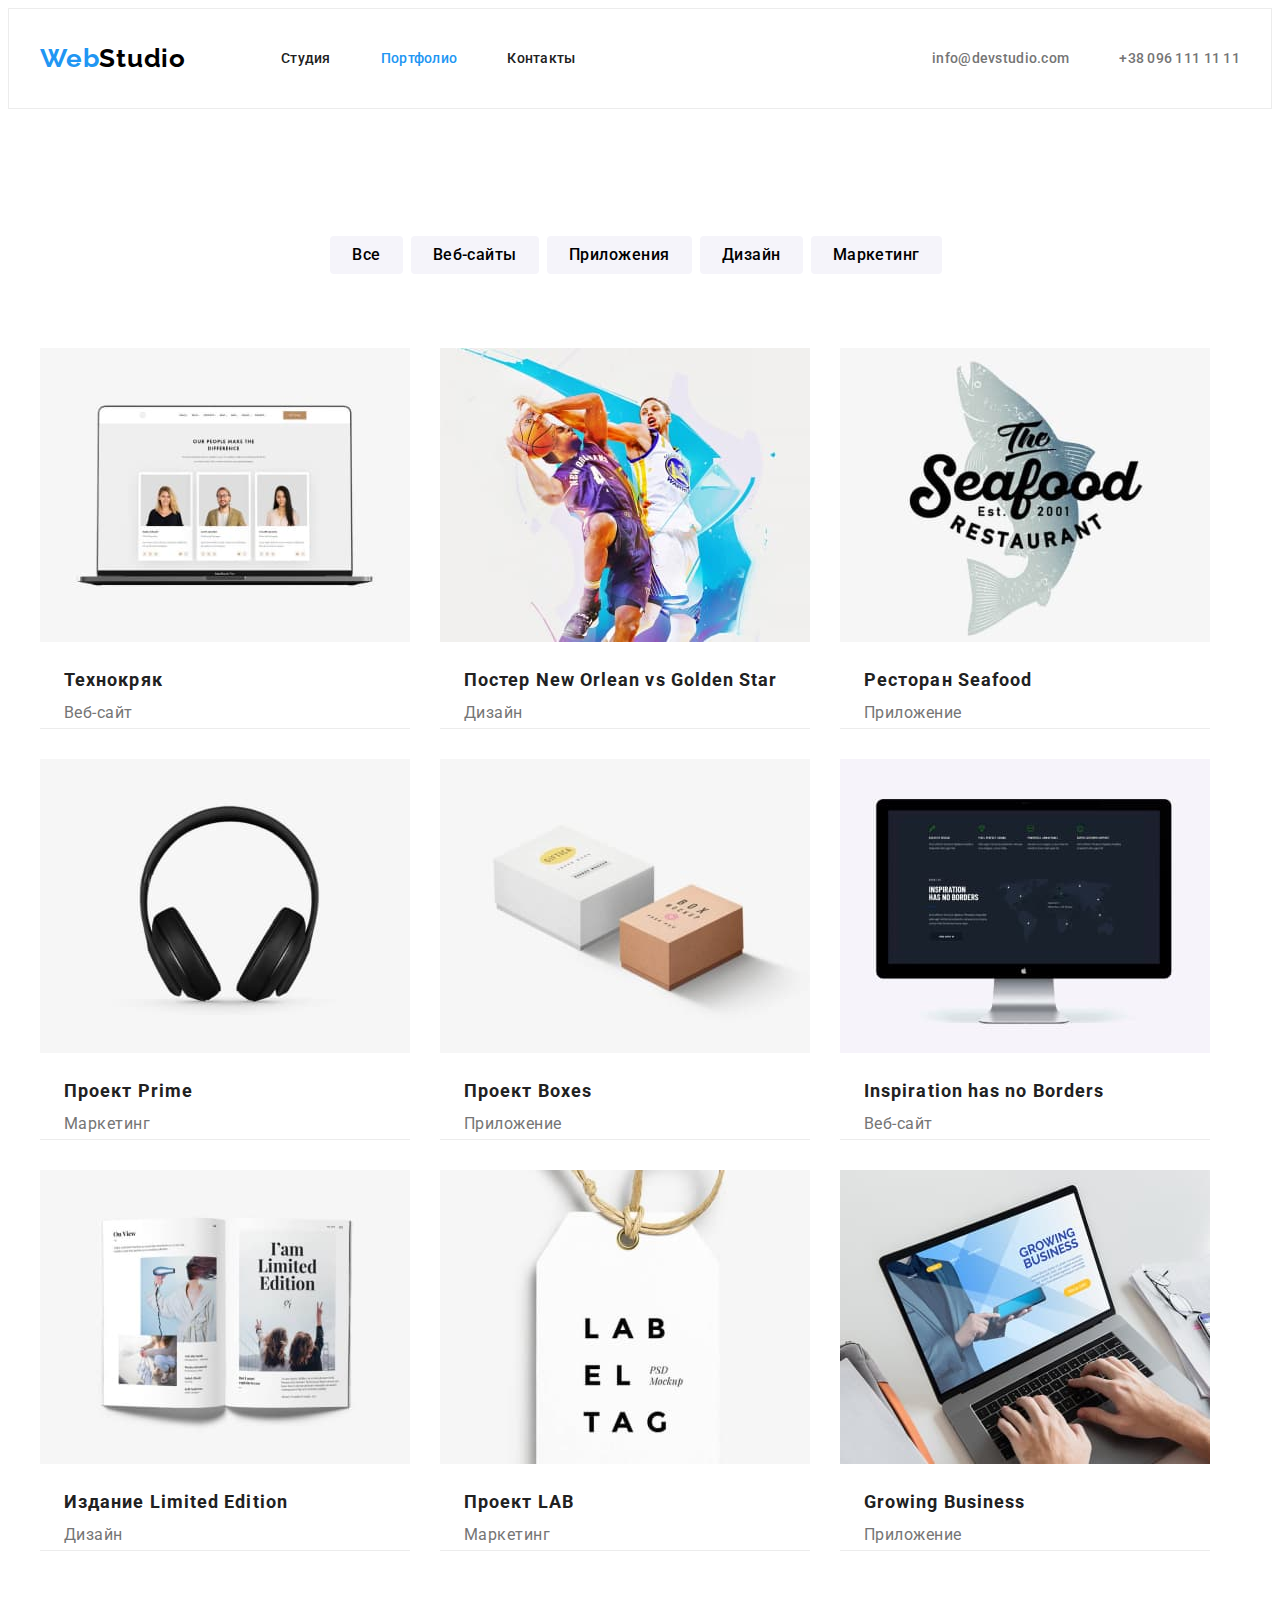
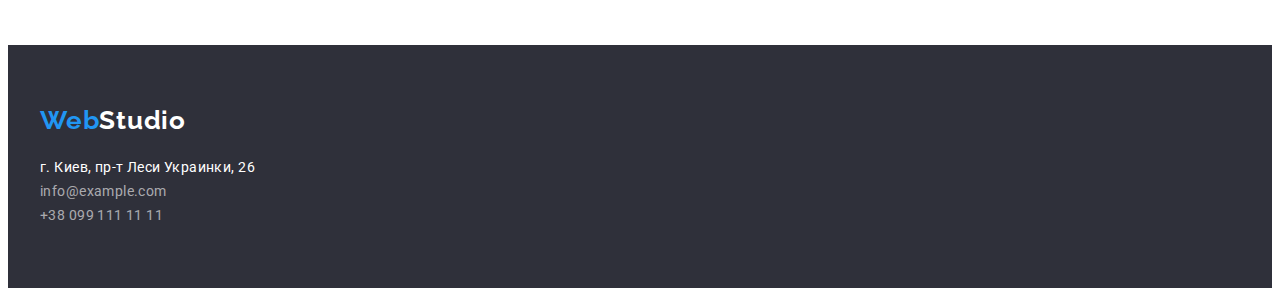
==== portfolio.html @ b9c488a3 "ДЗ 3" ====
<!DOCTYPE html>
<html lang="ru">
<head>
    <meta charset="UTF-8">
    <meta http-equiv="X-UA-Compatible" content="IE=edge">
    <meta name="viewport" content="width=device-width, initial-scale=1.0">
    <title>Portfolio</title>
    <link rel="preconnect" href="https://fonts.gstatic.com">
    <link href="https://fonts.googleapis.com/css2?family=Raleway:wght@700&family=Roboto:wght@400;500;700;900&display=swap"
        rel="stylesheet">
        <link rel="stylesheet" href="https://cdnjs.cloudflare.com/ajax/libs/modern-normalize/1.1.0/modern-normalize.min.css"
            integrity="sha512-wpPYUAdjBVSE4KJnH1VR1HeZfpl1ub8YT/NKx4PuQ5NmX2tKuGu6U/JRp5y+Y8XG2tV+wKQpNHVUX03MfMFn9Q=="
            crossorigin="anonymous" referrerpolicy="no-referrer" />
    <link rel="stylesheet" href="./css/styles.css" />
</head>
<body>
    <!-- header -->
<header class="header">
    <div class="container header-container">
        <nav class="nav">
            <a class="logo-header link" href="./"><span class="logo-blue">Web</span>Studio</a>
            <ul class="nav-list list">
                <li class="nav-item">
                    <a class="nav-link link" href="./index.html">Студия</a>
                </li>
                <li class="nav-item">
                    <a class="nav-link-main link" href="">Портфолио</a>
                </li>
                <li class="nav-item">
                    <a class="nav-link link" href="">Контакты</a>
                </li>
            </ul>
        </nav>
        <ul class="nav-contacts list">
            <li><a class="header-contacts header-cont-mail link" href="mailto:info@devstudio.com">info@devstudio.com</a>
            </li>
            <li><a class="header-contacts link" href="tel:+380961111111">+38 096 111 11 11</a></li>
        </ul>
    </div>
</header>
        <!-- main -->
        <main>
            <section class="portfolio-section section"> 
                <div class="container">
                <h1 class="el">main-section</h1>
                <ul class="menu-buttom list">
                    <li><button class="menu-btn" type="button">Все</button></li>
                    <li><button class="menu-btn" type="button">Веб-сайты</button></li>
                    <li><button class="menu-btn" type="button">Приложения</button></li>
                    <li><button class="menu-btn" type="button">Дизайн</button></li>
                    <li><button class="menu-btn" type="button">Маркетинг</button></li>
                </ul>
                <h2 class="el">second-section</h2>
                <ul class="menu-list">
                    <li class="list portfolio-list">
                        <a class="link" href="#">
                            <img src="./images/img_1.jpg" alt="" width="370">
                            <h3 class="menu-link-title">Технокряк</h3>
                            <p class="menu-link-text">Веб-сайт</p>
                        </a>
                    </li>
                    <li class="list portfolio-list">
                        <a class="link" href="#">
                            <img src="./images/img_2.jpg" alt="" width="370">
                            <h3 class="menu-link-title">Постер New Orlean vs Golden Star</h3>
                            <p class="menu-link-text">Дизайн</p>
                        </a>
                    </li>
                    <li class="list portfolio-list">
                        <a class="link" href="#">
                            <img src="./images/img_3.jpg" alt="" width="370">
                            <h3 class="menu-link-title">Ресторан Seafood</h3>
                            <p class="menu-link-text">Приложение</p>
                        </a>
                    </li>
                    <li class="list portfolio-list">
                        <a class="link" href="#">
                            <img src="./images/img_4.jpg" alt="" width="370">
                            <h3 class="menu-link-title">Проект Prime</h3>
                            <p class="menu-link-text">Маркетинг</p>
                        </a>
                    </li>
                    <li class="list portfolio-list">
                        <a class="link" href="#">
                            <img src="./images/img_5.jpg" alt="" width="370">
                            <h3 class="menu-link-title">Проект Boxes</h3>
                            <p class="menu-link-text">Приложение</p>
                        </a>
                    </li>
                    <li class="list portfolio-list">
                        <a class="link" href="#">
                            <img src="images/img_6.jpg" alt="" width="370">
                            <h3 class="menu-link-title">Inspiration has no Borders</h3>
                            <p class="menu-link-text">Веб-сайт</p>
                        </a>
                    </li>
                    <li class="list portfolio-list">
                        <a class="link" href="#">
                            <img src="./images/img_7.jpg" alt="" width="370">
                            <h3 class="menu-link-title">Издание Limited Edition</h3>
                            <p class="menu-link-text">Дизайн</p>
                        </a>
                    </li>
                    <li class="list portfolio-list">
                        <a class="link" href="#">
                            <img src="./images/img_8.jpg" alt="" width="370">
                            <h3 class="menu-link-title">Проект LAB</h3>
                            <p class="menu-link-text">Маркетинг</p>
                        </a>
                    </li>
                    <li class="list portfolio-list">
                        <a class="link" href="#">
                            <img src="./images/img_9.jpg" alt="" width="370">
                            <h3 class="menu-link-title">Growing Business</h3>
                            <p class="menu-link-text">Приложение</p>
                        </a>
                    </li>
                </ul>
                </div>
            </section>
        </main>
    <!-- footer -->
    <footer class="footer">
        <address class="footer-nav">
            <div class="footer-nav-logo">
                <a class="logo-footer link" href="#"><span class="logo-blue">Web</span>Studio</a>
            </div>
            <ul class="footer-list list">
                <li><a class="footer-address link" href="https://goo.gl/maps/kJepah17gNQW5WTg7" target="_blank"
                        rel="noopener noreferrer">г. Киев,
                        пр-т Леси Украинки, 26</a></li>
                <li><a class="footer-contacts link" href="mailto:info@example.com">info@example.com</a></li>
                <li><a class="footer-contacts link" href="tel:+380991111111">+38 099 111 11 11</a></li>
            </ul>
        </address>
    </footer>
</body>
</html>
---- css/styles.css ----
:root {
  --main-font: 'Roboto', sans-serif;
  --accent-color: #2196f3;
  --main-color: #212121;
  --description-color: #757575;
  --contrast-color: #ffffff;
}
h1,
h2,
h3,
h4,
h5,
h6,
p {
  margin-top: 0;
  margin-bottom: 0;
}
ul,
ol {
  margin-top: 0;
  margin-bottom: 0;
  padding-left: 0;
}
img {
  display: block;
}
.list {
  list-style: none;
}
.link {
  text-decoration: none;
}

body {
  background-color: #ffffff;
  color: var(--main-color);
  font-size: 14px;
  font-weight: normal;
  font-style: normal;
  font-family: var(--main-font);
}

.container {
  width: 1200px;
  margin: 0 auto;
  padding-left: 15px;
  padding-right: 15px;
}
.section {
  padding-top: 94px;
  padding-bottom: 94px;
}
/* ------HEADER------ */
.header {
  padding-top: 24px;
  padding-bottom: 24px;
  border: 1px solid #ececec;
}
.header-container {
  display: flex;
  align-items: center;
  justify-content: space-between;
}
.nav {
  display: flex;
  align-items: center;
}
.logo-header {
  padding-bottom: 10px;
  padding-top: 10px;
  margin-right: 95px;
  font-family: Raleway;
  font-weight: 700;
  font-size: 26px;
  line-height: 1.2;
  letter-spacing: 0.03em;
  color: #000000;
}
.logo-blue {
  color: #2196f3;
}
.logo-header:hover {
  color: var(--accent-color);
}
.nav-list {
  display: flex;
  align-items: center;
}
.nav-item:not(:last-child) {
  margin-right: 50px;
}
.nav-contacts {
  /* margin-left: auto; */
  display: flex;
  align-items: center;
}
.nav-link-main {
  font-weight: 500;
  line-height: 1.14;
  letter-spacing: 0.02em;
  color: var(--accent-color);
}
.nav-link {
  padding-bottom: 20px;
  padding-top: 20px;
  font-weight: 500;
  line-height: 1.14;
  letter-spacing: 0.02em;
  color: var(--main-color);
}
.nav-link:hover,
.nav-link:focus {
  color: var(--accent-color);
}
.header-contacts {
  padding-bottom: 20px;
  padding-top: 20px;
  font-weight: 500;
  line-height: 1.14;
  letter-spacing: 0.02em;
  color: var(--description-color);
  margin-left: 50px;
}
.header-cont-mail {
  margin-left: 0;
}
.header-contacts:hover,
.header-contacts:focus {
  color: var(--accent-color);
}
/* ------HERO------ */
.hero {
  background-color: #2f303a;
  padding-top: 200px;
  padding-bottom: 280px;
}
.hero-title {
  margin-bottom: 30px;
  font-weight: 900;
  font-size: 44px;
  line-height: 1.36;
  text-align: center;
  letter-spacing: 0.06em;
  text-transform: uppercase;
  color: var(--contrast-color);
}
.modal-btn {
  padding-top: 10px;
  padding-bottom: 10px;
  padding-right: 32px;
  padding-left: 32px;
  margin: 0 auto;
  font-weight: 700;
  font-size: 16px;
  line-height: 1.87;
  display: flex;
  align-items: center;
  text-align: center;
  letter-spacing: 0.06em;
  color: var(--contrast-color);
  background: #2196f3;
  box-shadow: 0px 4px 4px rgba(0, 0, 0, 0.15);
  border-radius: 4px;
  border: none;
  cursor: pointer;
}
/* ------DESCRIPTION------ */
.el {
  visibility: hidden;
}
.desc-list {
  display: flex;
}
.item:not(:first-child) {
  margin-left: 30px;
}
.description-title {
  margin-bottom: 10px;
  font-weight: 700;
  line-height: 1.14;
  letter-spacing: 0.03em;
  text-transform: uppercase;
}
.description-text {
  line-height: 1.71;
  letter-spacing: 0.03em;
  color: var(--description-color);
}
/* work */
.work-item {
  display: flex;
  justify-content: space-between;
  padding-bottom: 94px;
}
.work-title,
.team-title {
  margin-bottom: 50px;
  font-weight: 700;
  font-size: 36px;
  line-height: 1.16;
  text-align: center;
  letter-spacing: 0.03em;
}
/* team */
.team {
  background-color: #f5f4fa;
}
.team-list {
  display: flex;
  flex-wrap: wrap;
  flex-basis: calc((100% - 120px) / 4);
}
.team-name {
  margin-top: 30px;
  font-weight: 500;
  font-size: 16px;
  line-height: 1.19;
  text-align: center;
  letter-spacing: 0.03em;
}
.team-position {
  margin-top: 10px;
  font-size: 16px;
  line-height: 1.19;
  text-align: center;
  letter-spacing: 0.03em;
  color: var(--description-color);
}
/* footer */
.footer {
  padding-top: 60px;
  padding-bottom: 60px;
  background-color: #2f303a;
}
.footer-nav {
  margin-left: 50px;
  width: 1200px;
  margin: 0 auto;
  padding-left: 15px;
  padding-right: 15px;
}
.footer-nav-logo {
  margin-bottom: 20px;
}
.footer > address {
  font-style: inherit;
}
.logo-footer {
  font-family: Raleway;
  font-weight: 700;
  font-size: 26px;
  line-height: 1.2;
  letter-spacing: 0.03em;
  color: var(--contrast-color);
}
.footer-address,
.footer-contacts {
  line-height: 1.71;
  letter-spacing: 0.03em;
}
.footer-address {
  margin-bottom: 9px;
}
.footer-contacts:not(:last-child) {
  margin-bottom: 9px;
}
.footer-address {
  color: var(--contrast-color);
}
.footer-contacts {
  color: rgba(255, 255, 255, 0.6);
}
/* ++++++++++PORTFOLIO++++++++++ */
.menu-buttom {
  display: flex;
  justify-content: center;
}
.menu-btn {
  padding-top: 6px;
  padding-bottom: 6px;
  padding-left: 22px;
  padding-right: 22px;
  margin-bottom: 50px;
  margin-right: 8px;
  font-family: inherit;
  font-weight: 500;
  font-size: 16px;
  line-height: 1.62;
  text-align: center;
  letter-spacing: 0.03em;
  background: #f5f4fa;
  border-radius: 4px;
  border: none;
  cursor: pointer;
}
.menu-btn:hover,
.menu-btn:focus {
  background: #2196f3;
  /* shadow-middle */
  box-shadow: 0px 3px 1px rgba(0, 0, 0, 0.1), 0px 1px 2px rgba(0, 0, 0, 0.08),
    0px 2px 2px rgba(0, 0, 0, 0.12);
  color: var(--contrast-color);
}
.menu-list {
  display: flex;
  flex-wrap: wrap;
  margin-left: -30px;
  margin-top: -30px;
  /* justify-content: space-between; */
}
.portfolio-list {
  margin-left: 30px;
  margin-top: 30px;
  /* flex-basis: calc((100% - 90px) / 3); */
  border-bottom: 1px solid #ececec;
}
.menu-link-title {
  margin-left: 24px;
  margin-top: 20px;
  font-weight: 700;
  font-size: 18px;
  line-height: 2;
  letter-spacing: 0.06em;
  color: var(--main-color);
}
.menu-link-text {
  margin-left: 24px;
  font-size: 16px;
  line-height: 1.87;
  letter-spacing: 0.03em;
  color: var(--description-color);
}
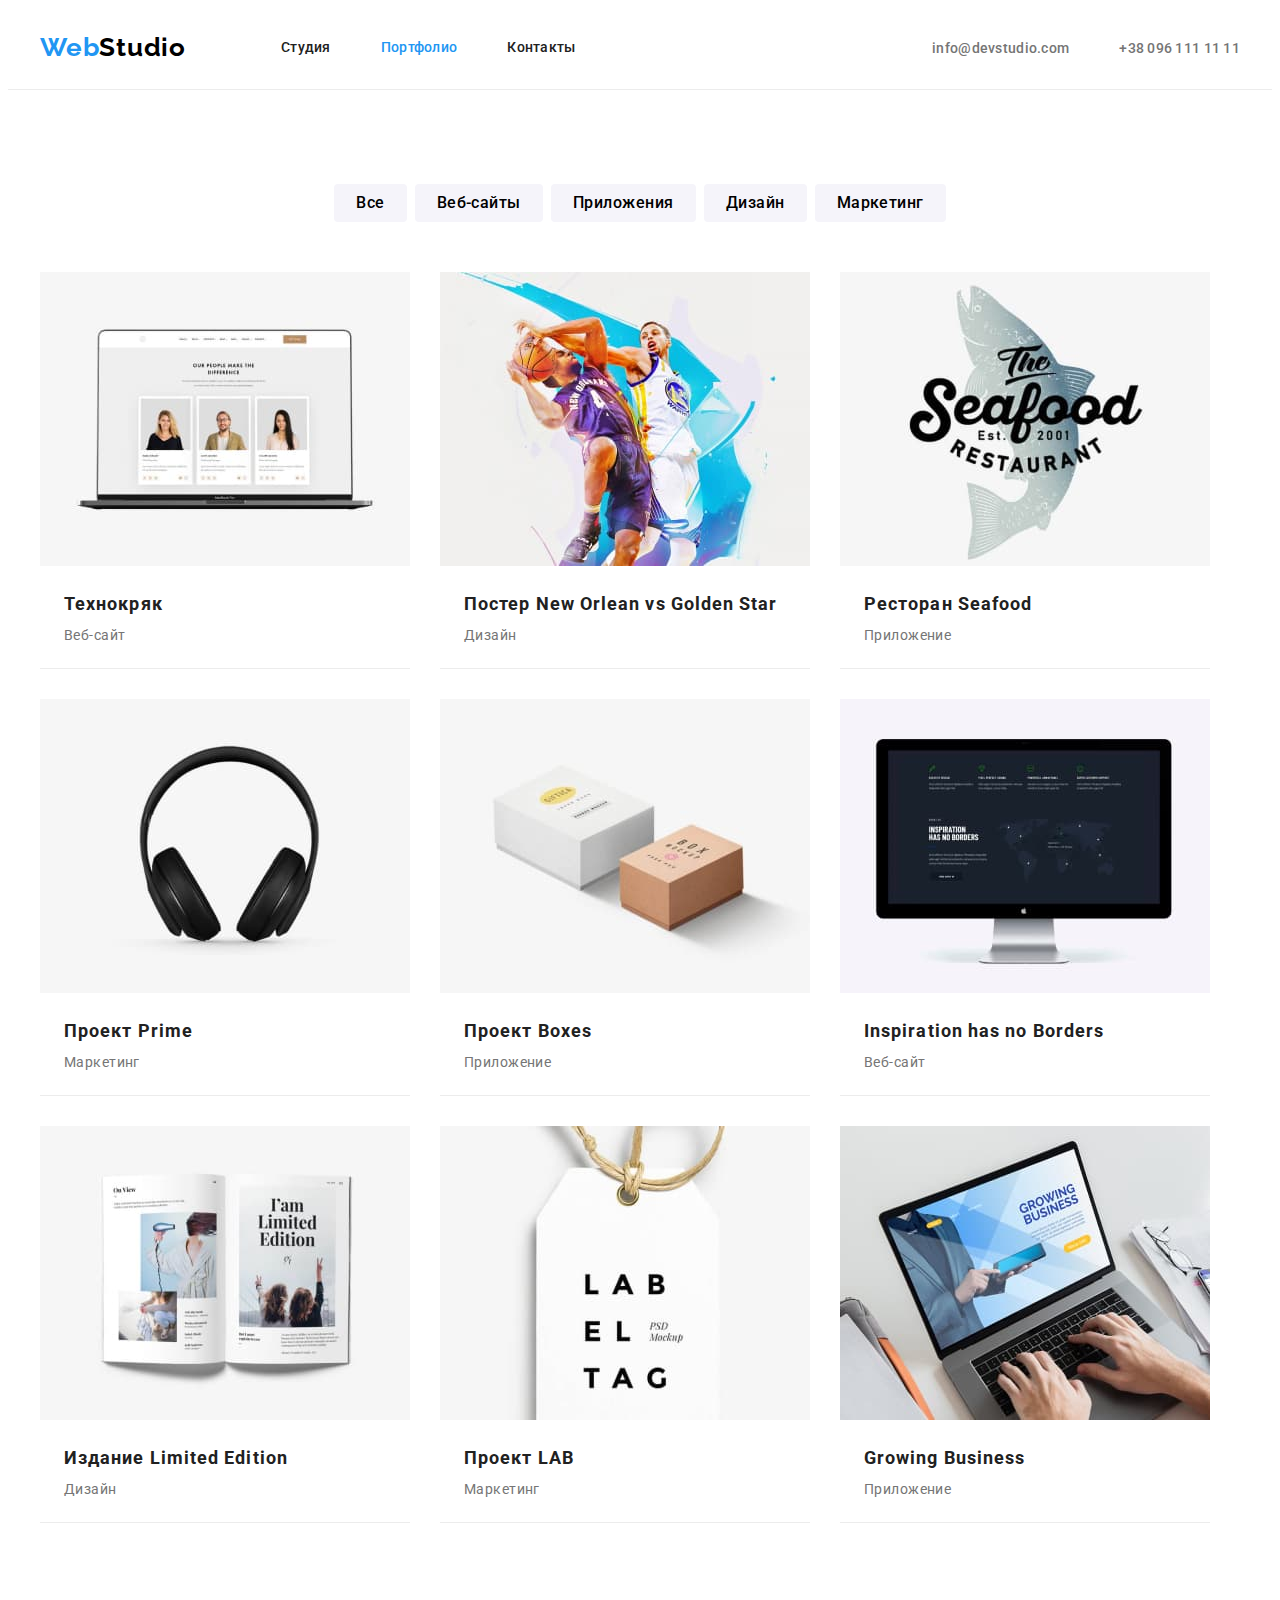
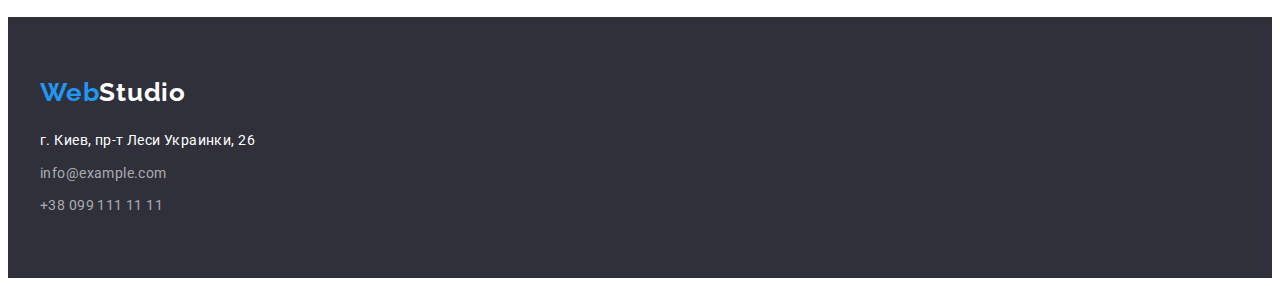
==== commit 731d3596: "ДЗ v.2.0" ====
--- a/portfolio.html
+++ b/portfolio.html
@@ -15,104 +15,132 @@
 </head>
 <body>
     <!-- header -->
-<header class="header">
-    <div class="container header-container">
-        <nav class="nav">
-            <a class="logo-header link" href="./"><span class="logo-blue">Web</span>Studio</a>
-            <ul class="nav-list list">
-                <li class="nav-item">
-                    <a class="nav-link link" href="./index.html">Студия</a>
-                </li>
-                <li class="nav-item">
-                    <a class="nav-link-main link" href="">Портфолио</a>
-                </li>
-                <li class="nav-item">
-                    <a class="nav-link link" href="">Контакты</a>
-                </li>
-            </ul>
-        </nav>
-        <ul class="nav-contacts list">
-            <li><a class="header-contacts header-cont-mail link" href="mailto:info@devstudio.com">info@devstudio.com</a>
-            </li>
-            <li><a class="header-contacts link" href="tel:+380961111111">+38 096 111 11 11</a></li>
-        </ul>
-    </div>
-</header>
+        <header class="header">
+            <div class="container header-container">
+                <nav class="nav">
+                    <a class="logo-header link" href="./"><span class="logo-blue">Web</span>Studio</a>
+                    <ul class="nav-list list">
+                        <li class="nav-item">
+                            <a class="nav-link link" href="./index.html">Студия</a>
+                        </li>
+                        <li class="nav-item">
+                            <a class="nav-link-main link" href="">Портфолио</a>
+                        </li>
+                        <li class="nav-item">
+                            <a class="nav-link link" href="">Контакты</a>
+                        </li>
+                    </ul>
+                </nav>
+                <ul class="nav-contacts list">
+                    <li><a class="header-contacts header-cont-mail link" href="mailto:info@devstudio.com">info@devstudio.com</a>
+                    </li>
+                    <li><a class="header-contacts link" href="tel:+380961111111">+38 096 111 11 11</a></li>
+                </ul>
+            </div>
+        </header>
         <!-- main -->
         <main>
             <section class="portfolio-section section"> 
                 <div class="container">
-                <h1 class="el">main-section</h1>
+                <h1 class="visually-hidden">main-section</h1>
                 <ul class="menu-buttom list">
-                    <li><button class="menu-btn" type="button">Все</button></li>
-                    <li><button class="menu-btn" type="button">Веб-сайты</button></li>
-                    <li><button class="menu-btn" type="button">Приложения</button></li>
-                    <li><button class="menu-btn" type="button">Дизайн</button></li>
-                    <li><button class="menu-btn" type="button">Маркетинг</button></li>
+                    <li class="btn-list">
+                        <button class="menu-btn" type="button">Все</button>
+                    </li>
+                    <li class="btn-list">
+                        <button class="menu-btn" type="button">Веб-сайты</button>
+                    </li>
+                    <li class="btn-list">
+                        <button class="menu-btn" type="button">Приложения</button>
+                    </li>
+                    <li class="btn-list">
+                        <button class="menu-btn" type="button">Дизайн</button>
+                    </li>
+                    <li class="btn-list">
+                        <button class="menu-btn" type="button">Маркетинг</button>
+                    </li>
                 </ul>
-                <h2 class="el">second-section</h2>
+                <h2 class="visually-hidden">second-section</h2>
                 <ul class="menu-list">
                     <li class="list portfolio-list">
                         <a class="link" href="#">
                             <img src="./images/img_1.jpg" alt="" width="370">
-                            <h3 class="menu-link-title">Технокряк</h3>
-                            <p class="menu-link-text">Веб-сайт</p>
+                            <div class="menu-item">
+                                <h3 class="menu-link-title">Технокряк</h3>
+                                <p class="menu-link-text">Веб-сайт</p>
+                            </div>
                         </a>
                     </li>
                     <li class="list portfolio-list">
                         <a class="link" href="#">
                             <img src="./images/img_2.jpg" alt="" width="370">
-                            <h3 class="menu-link-title">Постер New Orlean vs Golden Star</h3>
-                            <p class="menu-link-text">Дизайн</p>
+                            <div class="menu-item">
+                                <h3 class="menu-link-title">Постер New Orlean vs Golden Star</h3>
+                                <p class="menu-link-text">Дизайн</p>
+                            </div>
                         </a>
                     </li>
                     <li class="list portfolio-list">
                         <a class="link" href="#">
                             <img src="./images/img_3.jpg" alt="" width="370">
-                            <h3 class="menu-link-title">Ресторан Seafood</h3>
-                            <p class="menu-link-text">Приложение</p>
+                            <div class="menu-item">
+                                <h3 class="menu-link-title">Ресторан Seafood</h3>
+                                <p class="menu-link-text">Приложение</p>
+                            </div>
                         </a>
                     </li>
                     <li class="list portfolio-list">
                         <a class="link" href="#">
                             <img src="./images/img_4.jpg" alt="" width="370">
-                            <h3 class="menu-link-title">Проект Prime</h3>
-                            <p class="menu-link-text">Маркетинг</p>
+                            <div class="menu-item">
+                                <h3 class="menu-link-title">Проект Prime</h3>
+                                <p class="menu-link-text">Маркетинг</p>
+                            </div>
                         </a>
                     </li>
                     <li class="list portfolio-list">
                         <a class="link" href="#">
                             <img src="./images/img_5.jpg" alt="" width="370">
-                            <h3 class="menu-link-title">Проект Boxes</h3>
-                            <p class="menu-link-text">Приложение</p>
+                            <div class="menu-item">
+                                <h3 class="menu-link-title">Проект Boxes</h3>
+                                <p class="menu-link-text">Приложение</p>
+                            </div>
                         </a>
                     </li>
                     <li class="list portfolio-list">
                         <a class="link" href="#">
                             <img src="images/img_6.jpg" alt="" width="370">
-                            <h3 class="menu-link-title">Inspiration has no Borders</h3>
-                            <p class="menu-link-text">Веб-сайт</p>
+                            <div class="menu-item">
+                                <h3 class="menu-link-title">Inspiration has no Borders</h3>
+                                <p class="menu-link-text">Веб-сайт</p>
+                            </div>
                         </a>
                     </li>
                     <li class="list portfolio-list">
                         <a class="link" href="#">
                             <img src="./images/img_7.jpg" alt="" width="370">
-                            <h3 class="menu-link-title">Издание Limited Edition</h3>
-                            <p class="menu-link-text">Дизайн</p>
+                            <div class="menu-item">
+                                <h3 class="menu-link-title">Издание Limited Edition</h3>
+                                <p class="menu-link-text">Дизайн</p>
+                            </div>
                         </a>
                     </li>
                     <li class="list portfolio-list">
                         <a class="link" href="#">
                             <img src="./images/img_8.jpg" alt="" width="370">
-                            <h3 class="menu-link-title">Проект LAB</h3>
-                            <p class="menu-link-text">Маркетинг</p>
+                            <div class="menu-item">
+                                <h3 class="menu-link-title">Проект LAB</h3>
+                                <p class="menu-link-text">Маркетинг</p>
+                            </div>
                         </a>
                     </li>
                     <li class="list portfolio-list">
                         <a class="link" href="#">
                             <img src="./images/img_9.jpg" alt="" width="370">
-                            <h3 class="menu-link-title">Growing Business</h3>
-                            <p class="menu-link-text">Приложение</p>
+                            <div class="menu-item">
+                                <h3 class="menu-link-title">Growing Business</h3>
+                                <p class="menu-link-text">Приложение</p>
+                            </div>
                         </a>
                     </li>
                 </ul>
@@ -126,11 +154,17 @@
                 <a class="logo-footer link" href="#"><span class="logo-blue">Web</span>Studio</a>
             </div>
             <ul class="footer-list list">
-                <li><a class="footer-address link" href="https://goo.gl/maps/kJepah17gNQW5WTg7" target="_blank"
+                <li class="footer-cont">
+                    <a class="footer-address link" href="https://goo.gl/maps/kJepah17gNQW5WTg7" target="_blank"
                         rel="noopener noreferrer">г. Киев,
-                        пр-т Леси Украинки, 26</a></li>
-                <li><a class="footer-contacts link" href="mailto:info@example.com">info@example.com</a></li>
-                <li><a class="footer-contacts link" href="tel:+380991111111">+38 099 111 11 11</a></li>
+                        пр-т Леси Украинки, 26</a>
+                    </li>
+                <li class="footer-cont">
+                    <a class="footer-contacts link" href="mailto:info@example.com">info@example.com</a>
+                </li>
+                <li class="footer-cont">
+                    <a class="footer-contacts link" href="tel:+380991111111">+38 099 111 11 11</a>
+                </li>
             </ul>
         </address>
     </footer>
--- a/css/styles.css
+++ b/css/styles.css
@@ -52,22 +52,22 @@
 }
 /* ------HEADER------ */
 .header {
+  /* padding-top: 24px;
+  padding-bottom: 24px; */
+  border-bottom: 1px solid #ececec;
+}
+.header-container {
+  display: flex;
+  align-items: center;
+  justify-content: space-between;
+}
+.nav {
+  display: flex;
+  align-items: center;
+}
+.logo-header {
+  padding-bottom: 25px;
   padding-top: 24px;
-  padding-bottom: 24px;
-  border: 1px solid #ececec;
-}
-.header-container {
-  display: flex;
-  align-items: center;
-  justify-content: space-between;
-}
-.nav {
-  display: flex;
-  align-items: center;
-}
-.logo-header {
-  padding-bottom: 10px;
-  padding-top: 10px;
   margin-right: 95px;
   font-family: Raleway;
   font-weight: 700;
@@ -93,16 +93,22 @@
   /* margin-left: auto; */
   display: flex;
   align-items: center;
+  padding-bottom: 32px;
+  padding-top: 32px;
 }
 .nav-link-main {
+  display: block;
+  padding-bottom: 32px;
+  padding-top: 32px;
   font-weight: 500;
   line-height: 1.14;
   letter-spacing: 0.02em;
   color: var(--accent-color);
 }
 .nav-link {
-  padding-bottom: 20px;
-  padding-top: 20px;
+  display: block;
+  padding-bottom: 32px;
+  padding-top: 32px;
   font-weight: 500;
   line-height: 1.14;
   letter-spacing: 0.02em;
@@ -113,8 +119,8 @@
   color: var(--accent-color);
 }
 .header-contacts {
-  padding-bottom: 20px;
-  padding-top: 20px;
+  padding-bottom: 32px;
+  padding-top: 32px;
   font-weight: 500;
   line-height: 1.14;
   letter-spacing: 0.02em;
@@ -132,7 +138,7 @@
 .hero {
   background-color: #2f303a;
   padding-top: 200px;
-  padding-bottom: 280px;
+  padding-bottom: 200px;
 }
 .hero-title {
   margin-bottom: 30px;
@@ -165,13 +171,20 @@
   cursor: pointer;
 }
 /* ------DESCRIPTION------ */
-.el {
-  visibility: hidden;
+.visually-hidden {
+  position: absolute;
+  clip: rect(0 0 0 0);
+  width: 1px;
+  height: 1px;
+  margin: -1px;
 }
 .desc-list {
   display: flex;
 }
-.item:not(:first-child) {
+.desc-item {
+  width: 270px;
+}
+.item:not(:last-child) {
   margin-left: 30px;
 }
 .description-title {
@@ -192,6 +205,10 @@
   justify-content: space-between;
   padding-bottom: 94px;
 }
+.work-list {
+  width: 370px;
+}
+
 .work-title,
 .team-title {
   margin-bottom: 50px;
@@ -209,9 +226,21 @@
   display: flex;
   flex-wrap: wrap;
   flex-basis: calc((100% - 120px) / 4);
+  margin-top: -30px;
+  margin-left: -30px;
+}
+.team-item {
+  background-color: #ffffff;
+  padding: 20px;
+}
+.item-list {
+  margin-top: 30px;
+  margin-left: 30px;
+  box-shadow: 0px 1px 3px rgba(0, 0, 0, 0.12), 0px 1px 1px rgba(0, 0, 0, 0.14),
+    0px 2px 1px rgba(0, 0, 0, 0.2);
+  border-radius: 0px 0px 4px 4px;
 }
 .team-name {
-  margin-top: 30px;
   font-weight: 500;
   font-size: 16px;
   line-height: 1.19;
@@ -245,6 +274,9 @@
 .footer > address {
   font-style: inherit;
 }
+.footer-cont:not(:last-child) {
+  margin-bottom: 9px;
+}
 .logo-footer {
   font-family: Raleway;
   font-weight: 700;
@@ -274,14 +306,16 @@
 .menu-buttom {
   display: flex;
   justify-content: center;
+  margin-bottom: 50px;
+}
+.btn-list:not(:last-child) {
+  margin-right: 8px;
 }
 .menu-btn {
   padding-top: 6px;
   padding-bottom: 6px;
   padding-left: 22px;
   padding-right: 22px;
-  margin-bottom: 50px;
-  margin-right: 8px;
   font-family: inherit;
   font-weight: 500;
   font-size: 16px;
@@ -314,9 +348,13 @@
   /* flex-basis: calc((100% - 90px) / 3); */
   border-bottom: 1px solid #ececec;
 }
+.menu-item {
+  padding-left: 24px;
+  padding-right: 24px;
+  padding-top: 20px;
+  padding-bottom: 20px;
+}
 .menu-link-title {
-  margin-left: 24px;
-  margin-top: 20px;
   font-weight: 700;
   font-size: 18px;
   line-height: 2;
@@ -324,8 +362,6 @@
   color: var(--main-color);
 }
 .menu-link-text {
-  margin-left: 24px;
-  font-size: 16px;
   line-height: 1.87;
   letter-spacing: 0.03em;
   color: var(--description-color);
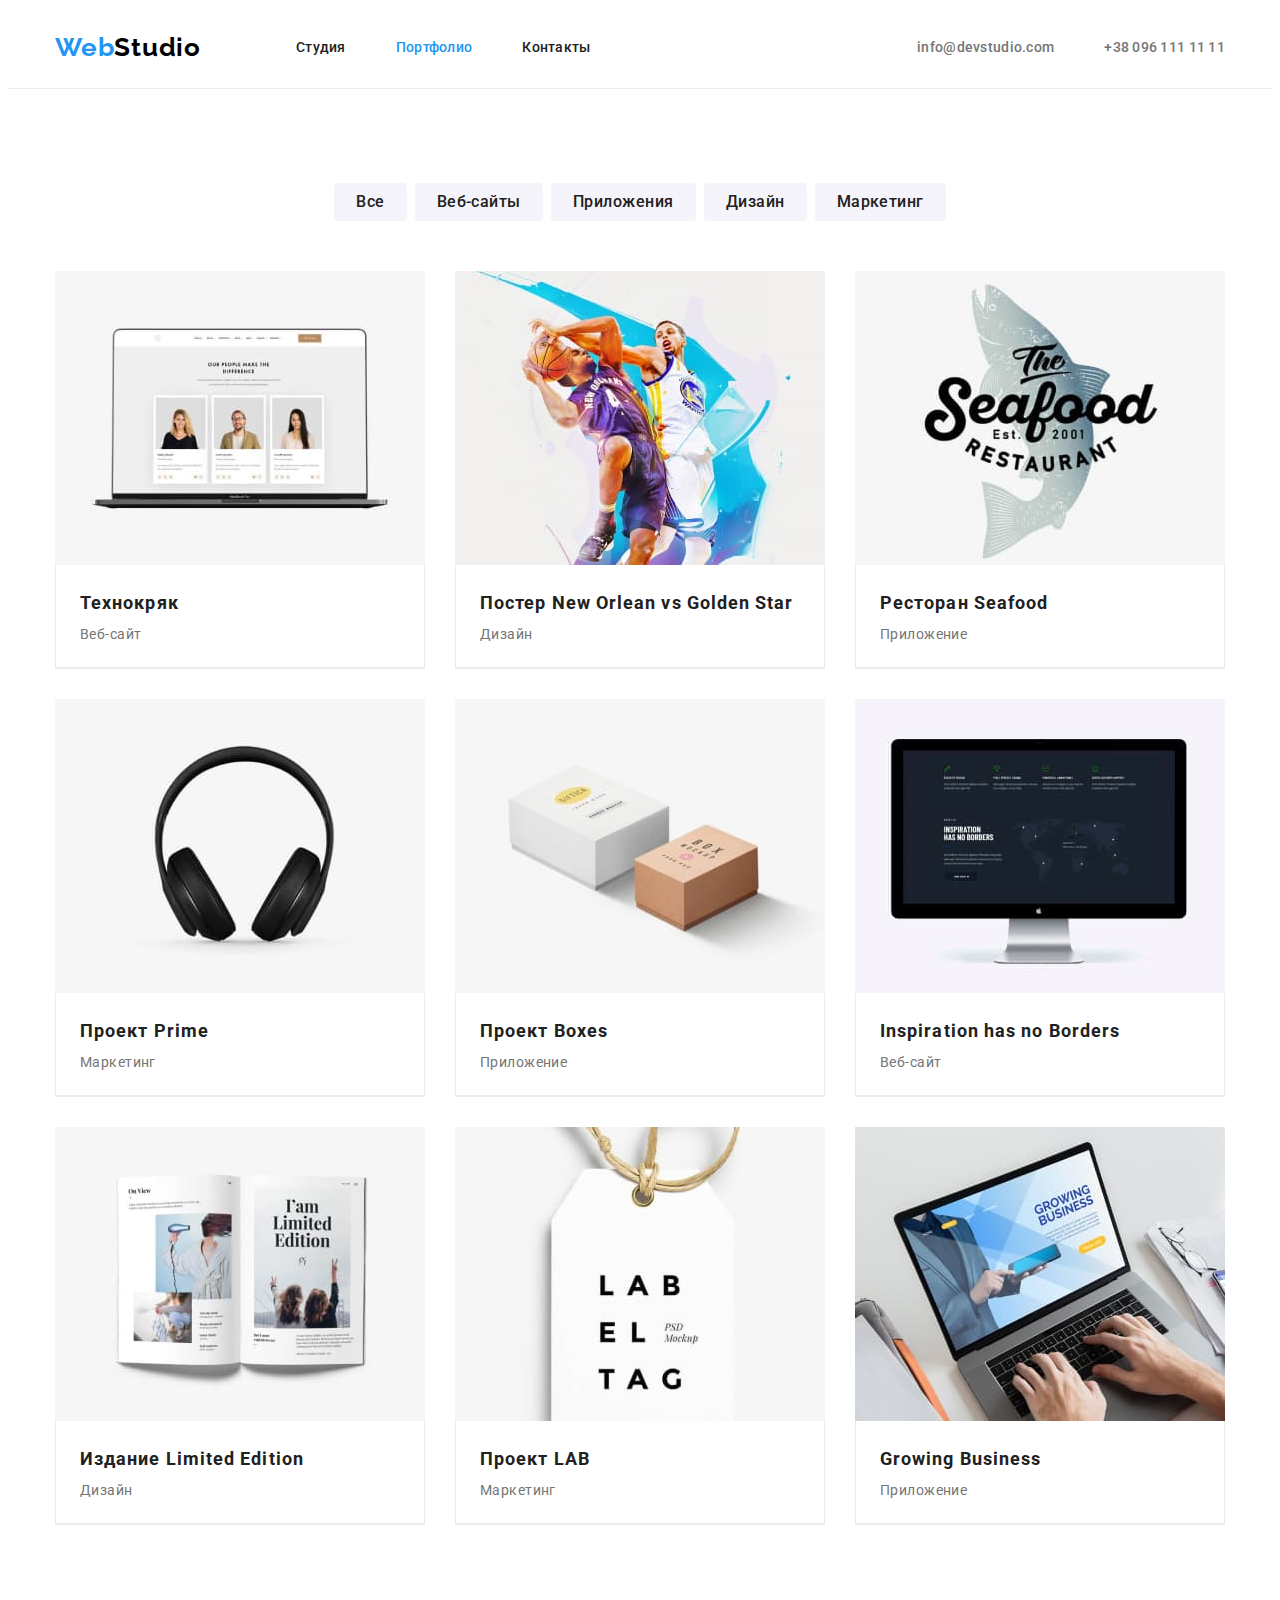
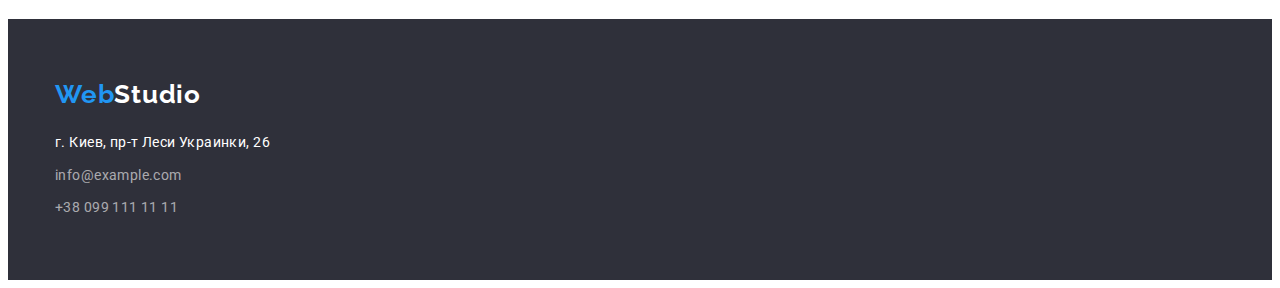
==== commit ee292eb1: "ДЗ 3 v.3.0" ====
--- a/portfolio.html
+++ b/portfolio.html
@@ -15,49 +15,49 @@
 </head>
 <body>
     <!-- header -->
-        <header class="header">
-            <div class="container header-container">
-                <nav class="nav">
-                    <a class="logo-header link" href="./"><span class="logo-blue">Web</span>Studio</a>
-                    <ul class="nav-list list">
-                        <li class="nav-item">
-                            <a class="nav-link link" href="./index.html">Студия</a>
-                        </li>
-                        <li class="nav-item">
-                            <a class="nav-link-main link" href="">Портфолио</a>
-                        </li>
-                        <li class="nav-item">
-                            <a class="nav-link link" href="">Контакты</a>
-                        </li>
-                    </ul>
-                </nav>
-                <ul class="nav-contacts list">
-                    <li><a class="header-contacts header-cont-mail link" href="mailto:info@devstudio.com">info@devstudio.com</a>
+    <header class="header">
+        <div class="container header-container">
+            <nav class="nav">
+                <a class="link logo-header" href="./"><span class="logo-blue">Web</span>Studio</a>
+                <ul class="list nav-list">
+                    <li class="nav-item">
+                        <a class="link nav-link" href="./index.html">Студия</a>
                     </li>
-                    <li><a class="header-contacts link" href="tel:+380961111111">+38 096 111 11 11</a></li>
+                    <li class="nav-item">
+                        <a class="link nav-link current" href="#">Портфолио</a>
+                    </li>
+                    <li class="nav-item">
+                        <a class="link nav-link" href="">Контакты</a>
+                    </li>
                 </ul>
-            </div>
-        </header>
+            </nav>
+            <ul class="list nav-contacts">
+                <li class="nav-item"><a class="link header-contacts" href="mailto:info@devstudio.com">info@devstudio.com</a>
+                </li>
+                <li class="nav-item"><a class="link header-contacts" href="tel:+380961111111">+38 096 111 11 11</a></li>
+            </ul>
+        </div>
+    </header>
         <!-- main -->
         <main>
-            <section class="portfolio-section section"> 
+            <section class="section portfolio-section"> 
                 <div class="container">
                 <h1 class="visually-hidden">main-section</h1>
-                <ul class="menu-buttom list">
+                <ul class="list menu-buttom">
                     <li class="btn-list">
-                        <button class="menu-btn" type="button">Все</button>
+                        <button class="btn menu-btn" type="button">Все</button>
                     </li>
                     <li class="btn-list">
-                        <button class="menu-btn" type="button">Веб-сайты</button>
+                        <button class="btn menu-btn" type="button">Веб-сайты</button>
                     </li>
                     <li class="btn-list">
-                        <button class="menu-btn" type="button">Приложения</button>
+                        <button class="btn menu-btn" type="button">Приложения</button>
                     </li>
                     <li class="btn-list">
-                        <button class="menu-btn" type="button">Дизайн</button>
+                        <button class="btn menu-btn" type="button">Дизайн</button>
                     </li>
                     <li class="btn-list">
-                        <button class="menu-btn" type="button">Маркетинг</button>
+                        <button class="btn menu-btn" type="button">Маркетинг</button>
                     </li>
                 </ul>
                 <h2 class="visually-hidden">second-section</h2>
@@ -150,21 +150,14 @@
     <!-- footer -->
     <footer class="footer">
         <address class="footer-nav">
-            <div class="footer-nav-logo">
-                <a class="logo-footer link" href="#"><span class="logo-blue">Web</span>Studio</a>
-            </div>
-            <ul class="footer-list list">
-                <li class="footer-cont">
-                    <a class="footer-address link" href="https://goo.gl/maps/kJepah17gNQW5WTg7" target="_blank"
-                        rel="noopener noreferrer">г. Киев,
-                        пр-т Леси Украинки, 26</a>
-                    </li>
-                <li class="footer-cont">
-                    <a class="footer-contacts link" href="mailto:info@example.com">info@example.com</a>
+            <a class="link logo-footer" href="#"><span class="logo-blue">Web</span>Studio</a>
+            <ul class="list footer-list">
+                <li class="footer-item"><a class="footer-address link" href="https://goo.gl/maps/kJepah17gNQW5WTg7"
+                        target="_blank" rel="noopener noreferrer">г. Киев,
+                        пр-т Леси Украинки, 26</a></li>
+                <li class="footer-item"><a class="footer-contacts link" href="mailto:info@example.com">info@example.com</a>
                 </li>
-                <li class="footer-cont">
-                    <a class="footer-contacts link" href="tel:+380991111111">+38 099 111 11 11</a>
-                </li>
+                <li class="footer-item"><a class="footer-contacts link" href="tel:+380991111111">+38 099 111 11 11</a></li>
             </ul>
         </address>
     </footer>
--- a/css/styles.css
+++ b/css/styles.css
@@ -4,6 +4,17 @@
   --main-color: #212121;
   --description-color: #757575;
   --contrast-color: #ffffff;
+  --border-color: #ececec;
+  --background-contrast-color: #2f303a;
+  --background-color: #f5f4fa;
+}
+html {
+  box-sizing: border-box;
+}
+*,
+*::after,
+*::before {
+  box-sizing: inherit;
 }
 h1,
 h2,
@@ -23,16 +34,22 @@
 }
 img {
   display: block;
+  max-width: 100%;
+  height: auto;
 }
 .list {
   list-style: none;
 }
 .link {
   text-decoration: none;
+  color: inherit;
+}
+address {
+  font-style: normal;
 }
 
 body {
-  background-color: #ffffff;
+  background-color: var(--contrast-color);
   color: var(--main-color);
   font-size: 14px;
   font-weight: normal;
@@ -50,11 +67,28 @@
   padding-top: 94px;
   padding-bottom: 94px;
 }
+.section-title {
+  margin-bottom: 50px;
+  font-weight: 700;
+  font-size: 36px;
+  line-height: 1.16;
+  text-align: center;
+  letter-spacing: 0.03em;
+}
+
+.btn {
+  display: block;
+  font-family: inherit;
+  border: none;
+  background-color: transparent;
+  cursor: pointer;
+  color: inherit;
+}
+
 /* ------HEADER------ */
 .header {
-  /* padding-top: 24px;
-  padding-bottom: 24px; */
-  border-bottom: 1px solid #ececec;
+  background-color: var(--contrast-color);
+  border-bottom: 1px solid var(--border-color);
 }
 .header-container {
   display: flex;
@@ -72,12 +106,12 @@
   font-family: Raleway;
   font-weight: 700;
   font-size: 26px;
-  line-height: 1.2;
+  line-height: 1.19;
   letter-spacing: 0.03em;
   color: #000000;
 }
 .logo-blue {
-  color: #2196f3;
+  color: var(--accent-color);
 }
 .logo-header:hover {
   color: var(--accent-color);
@@ -86,59 +120,63 @@
   display: flex;
   align-items: center;
 }
-.nav-item:not(:last-child) {
-  margin-right: 50px;
-}
+
 .nav-contacts {
   /* margin-left: auto; */
   display: flex;
   align-items: center;
-  padding-bottom: 32px;
-  padding-top: 32px;
-}
-.nav-link-main {
+  /* padding-bottom: 32px;
+  padding-top: 32px; */
+}
+.nav-item:not(:first-child) {
+  margin-left: 50px;
+}
+
+.nav-link,
+.header-contacts {
   display: block;
   padding-bottom: 32px;
   padding-top: 32px;
   font-weight: 500;
   line-height: 1.14;
   letter-spacing: 0.02em;
-  color: var(--accent-color);
 }
 .nav-link {
-  display: block;
+  color: var(--main-color);
+  position: relative;
+}
+.nav-link:hover,
+.nav-link:focus {
+  color: var(--accent-color);
+}
+.header-contacts {
+  color: var(--description-color);
+}
+
+.header-contacts:hover,
+.header-contacts:focus {
+  color: var(--accent-color);
+}
+
+.current {
   padding-bottom: 32px;
   padding-top: 32px;
   font-weight: 500;
   line-height: 1.14;
   letter-spacing: 0.02em;
-  color: var(--main-color);
-}
-.nav-link:hover,
-.nav-link:focus {
-  color: var(--accent-color);
-}
-.header-contacts {
-  padding-bottom: 32px;
-  padding-top: 32px;
-  font-weight: 500;
-  line-height: 1.14;
-  letter-spacing: 0.02em;
-  color: var(--description-color);
-  margin-left: 50px;
-}
-.header-cont-mail {
-  margin-left: 0;
-}
-.header-contacts:hover,
-.header-contacts:focus {
   color: var(--accent-color);
 }
 /* ------HERO------ */
 .hero {
-  background-color: #2f303a;
+  background-color: var(--background-contrast-color);
   padding-top: 200px;
   padding-bottom: 200px;
+}
+.hero-container {
+  width: 696px;
+  margin: 0 auto;
+  padding-left: 15px;
+  padding-right: 15px;
 }
 .hero-title {
   margin-bottom: 30px;
@@ -151,24 +189,16 @@
   color: var(--contrast-color);
 }
 .modal-btn {
-  padding-top: 10px;
-  padding-bottom: 10px;
-  padding-right: 32px;
-  padding-left: 32px;
+  padding: 10px 32px;
   margin: 0 auto;
   font-weight: 700;
   font-size: 16px;
   line-height: 1.87;
-  display: flex;
-  align-items: center;
-  text-align: center;
   letter-spacing: 0.06em;
   color: var(--contrast-color);
-  background: #2196f3;
+  background: var(--accent-color);
   box-shadow: 0px 4px 4px rgba(0, 0, 0, 0.15);
   border-radius: 4px;
-  border: none;
-  cursor: pointer;
 }
 /* ------DESCRIPTION------ */
 .visually-hidden {
@@ -180,11 +210,13 @@
 }
 .desc-list {
   display: flex;
+  flex-wrap: wrap;
 }
 .desc-item {
-  width: 270px;
-}
-.item:not(:last-child) {
+  /* width: 270px; */
+  flex-basis: calc((100% - 3 * 30px) / 4);
+}
+.item:not(:first-child) {
   margin-left: 30px;
 }
 .description-title {
@@ -202,14 +234,17 @@
 /* work */
 .work-item {
   display: flex;
-  justify-content: space-between;
-  padding-bottom: 94px;
+  /* justify-content: space-between;
+  padding-bottom: 94px; */
 }
 .work-list {
-  width: 370px;
-}
-
-.work-title,
+  /* width: 370px; */
+  flex-basis: calc((100% - 2 * 30px) / 3);
+}
+.work-list:not(:first-child) {
+  margin-left: 30px;
+}
+/* .work-title,
 .team-title {
   margin-bottom: 50px;
   font-weight: 700;
@@ -217,10 +252,10 @@
   line-height: 1.16;
   text-align: center;
   letter-spacing: 0.03em;
-}
+} */
 /* team */
 .team {
-  background-color: #f5f4fa;
+  background-color: var(--background-color);
 }
 .team-list {
   display: flex;
@@ -230,8 +265,9 @@
   margin-left: -30px;
 }
 .team-item {
-  background-color: #ffffff;
-  padding: 20px;
+  background-color: var(--contrast-color);
+  padding: 30px;
+  text-align: center;
 }
 .item-list {
   margin-top: 30px;
@@ -244,14 +280,14 @@
   font-weight: 500;
   font-size: 16px;
   line-height: 1.19;
-  text-align: center;
+  /* text-align: center; */
   letter-spacing: 0.03em;
 }
 .team-position {
   margin-top: 10px;
   font-size: 16px;
   line-height: 1.19;
-  text-align: center;
+  /* text-align: center; */
   letter-spacing: 0.03em;
   color: var(--description-color);
 }
@@ -259,7 +295,7 @@
 .footer {
   padding-top: 60px;
   padding-bottom: 60px;
-  background-color: #2f303a;
+  background-color: var(--background-contrast-color);
 }
 .footer-nav {
   margin-left: 50px;
@@ -267,16 +303,16 @@
   margin: 0 auto;
   padding-left: 15px;
   padding-right: 15px;
-}
-.footer-nav-logo {
-  margin-bottom: 20px;
-}
-.footer > address {
   font-style: inherit;
 }
-.footer-cont:not(:last-child) {
-  margin-bottom: 9px;
-}
+.footer-list {
+  margin-top: 20px;
+}
+
+.footer-item:not(:first-child) {
+  margin-top: 9px;
+}
+
 .logo-footer {
   font-family: Raleway;
   font-weight: 700;
@@ -312,24 +348,17 @@
   margin-right: 8px;
 }
 .menu-btn {
-  padding-top: 6px;
-  padding-bottom: 6px;
-  padding-left: 22px;
-  padding-right: 22px;
-  font-family: inherit;
+  padding: 6px 22px;
   font-weight: 500;
   font-size: 16px;
   line-height: 1.62;
-  text-align: center;
-  letter-spacing: 0.03em;
-  background: #f5f4fa;
+  letter-spacing: 0.03em;
+  background: var(--background-color);
   border-radius: 4px;
-  border: none;
-  cursor: pointer;
 }
 .menu-btn:hover,
 .menu-btn:focus {
-  background: #2196f3;
+  background: var(--accent-color);
   /* shadow-middle */
   box-shadow: 0px 3px 1px rgba(0, 0, 0, 0.1), 0px 1px 2px rgba(0, 0, 0, 0.08),
     0px 2px 2px rgba(0, 0, 0, 0.12);
@@ -346,13 +375,13 @@
   margin-left: 30px;
   margin-top: 30px;
   /* flex-basis: calc((100% - 90px) / 3); */
-  border-bottom: 1px solid #ececec;
+  border-bottom: 1px solid var(--border-color);
 }
 .menu-item {
-  padding-left: 24px;
-  padding-right: 24px;
-  padding-top: 20px;
-  padding-bottom: 20px;
+  padding: 20px 24px;
+  border-left: 1px solid var(--border-color);
+  border-right: 1px solid var(--border-color);
+  border-bottom: 1px solid var(--border-color);
 }
 .menu-link-title {
   font-weight: 700;
